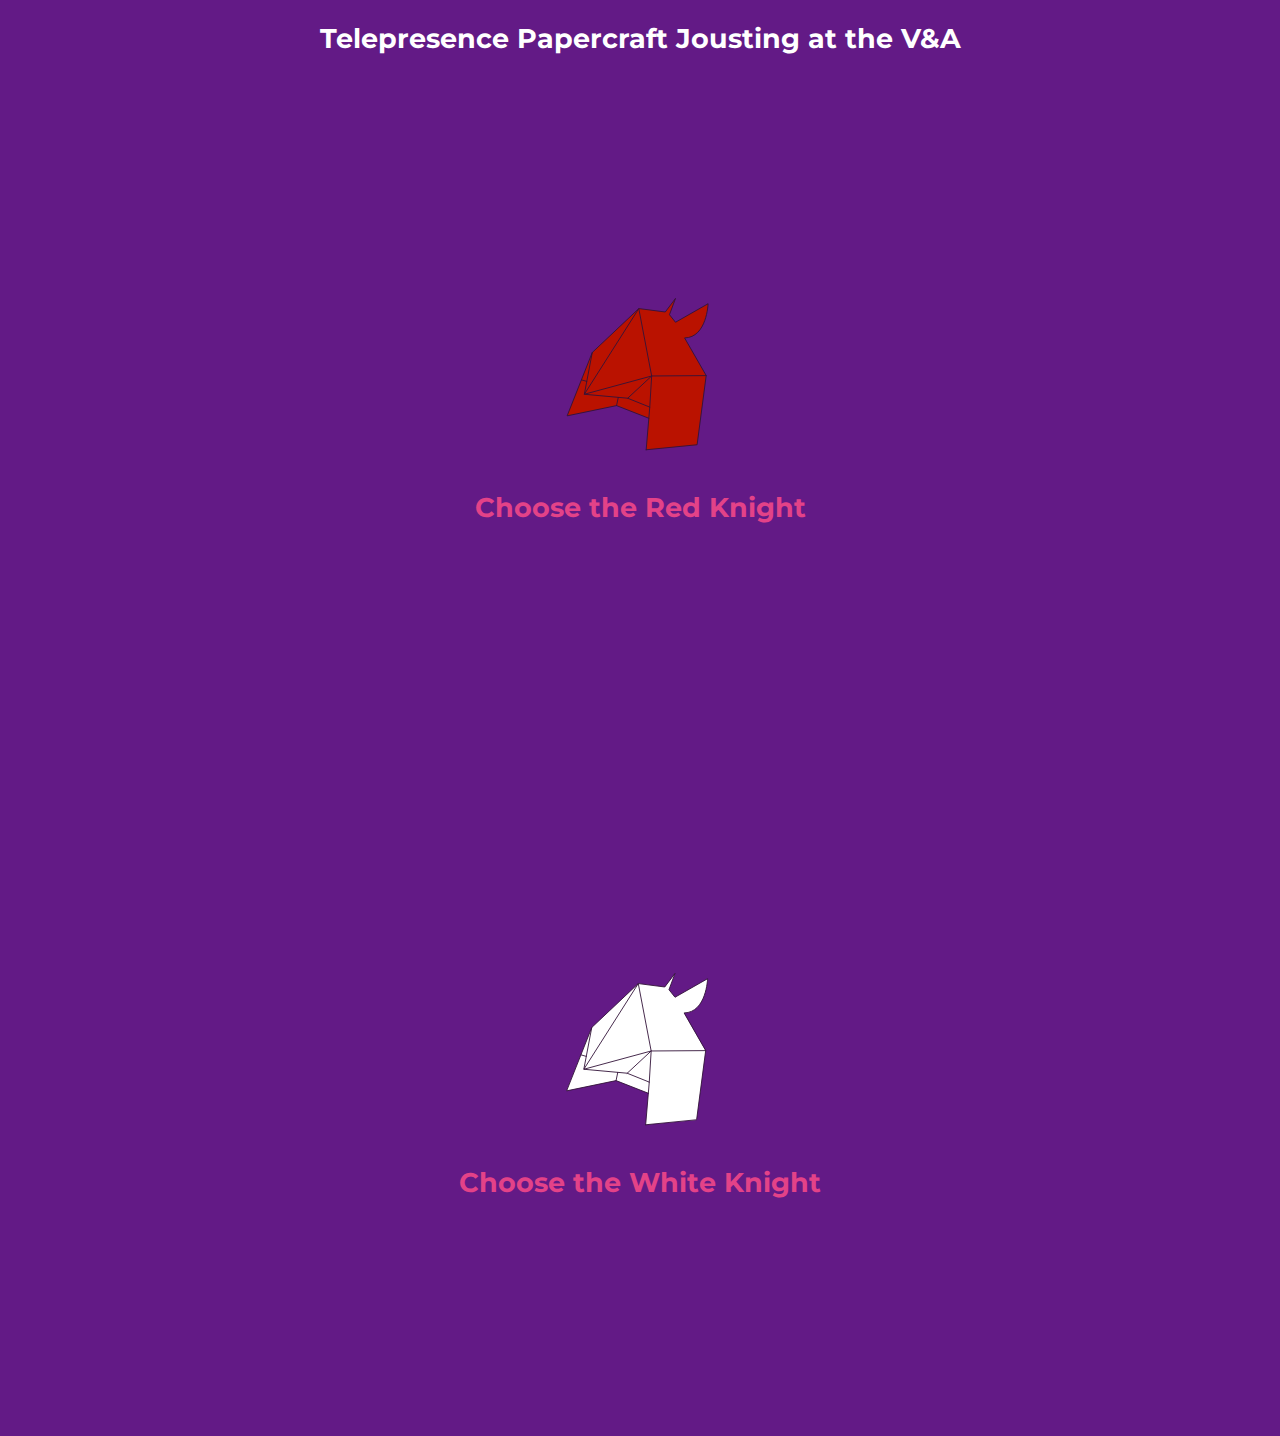
==== knights.html @ 97dff18c "text 3vh container 75vh" ====
<!doctype html>
<html lang=en>
<head>
<meta charset=utf-8>
<title>Telepresence Papercraft Jousting</title>
</head>
<body>
<h2 class="place">Telepresence Papercraft Jousting at the V&A</h2>
<div class="container">
<div class="vertical-center">
<div style="text-align: center;">
<a href="https://www.smarti.app/smartipresence/museumqueue.html?botName=1frusf5upwu"><img src="svg/redknight.svg" alt="drawing of a red helmet that looks like a horse's head"></a>
</div>
<h2 class="place"><a href="https://www.smarti.app/smartipresence/museumqueue.html?botName=1frusf5upwu">Choose the Red Knight</a></h2>
</div>
</div>

<div class="container">
<div class="vertical-center">
<div style="text-align: center;">
<a href="https://www.smarti.app/smartipresence/museumqueue.html?botName=g1usu4fkjrw"><img src="svg/whiteknight.svg" alt="drawing of a white helmet that looks like a horse's head">
</div>  
<h2 class="place"><a href="https://www.smarti.app/smartipresence/museumqueue.html?botName=g1usu4fkjrw">Choose the White Knight</a></h2>
</div>
</div>
</body>
<script src="museumqueue.js"></script>


<link rel="stylesheet"
          href="https://fonts.googleapis.com/css?family=Montserrat">
<style>
body {background-color: #631a86;}

a {
  color: #e34288;
}

a:link {
  text-decoration: none;
}

a:hover {
  text-decoration: underline;
}



img {
width: 20vh;
justify-content: center;
}



h2.place {
  text-align: center;
  color: white;
  font: 3vh Montserrat;, sans-serif;
  font-weight: 700;
}

.container {
  height: 75vh;
  position: relative;
}

.vertical-center {
  margin: 0;
  position: absolute;
  top: 50%;
  left: 50%;
  -ms-transform: translate(-50%, -50%);
  transform: translate(-50%, -50%);
}

</style>

</html>
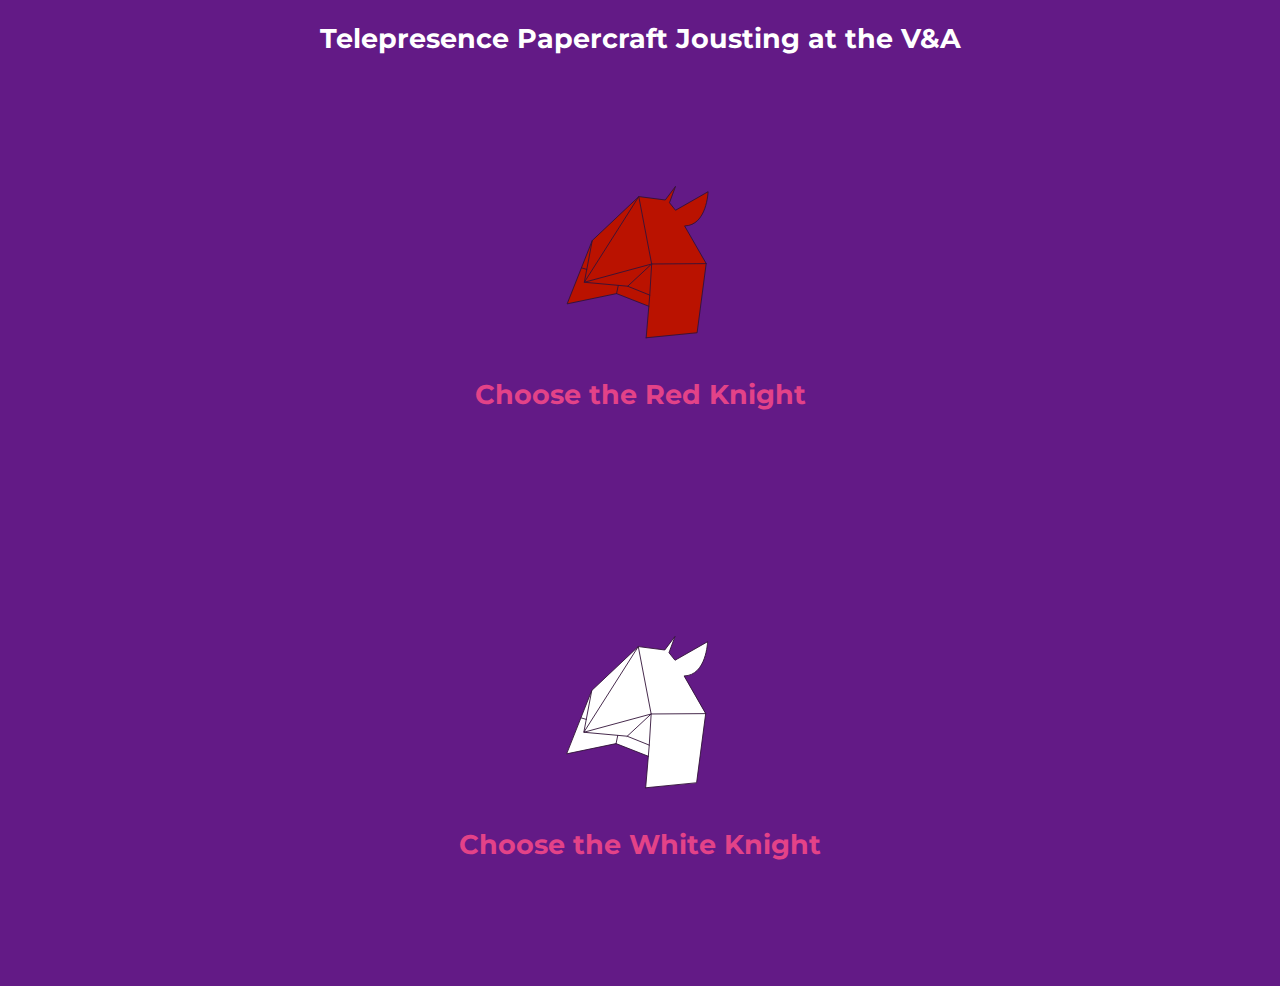
==== commit 851cbd53: "50vh" ====
--- a/knights.html
+++ b/knights.html
@@ -61,7 +61,7 @@
 }
 
 .container {
-  height: 75vh;
+  height: 50vh;
   position: relative;
 }
 
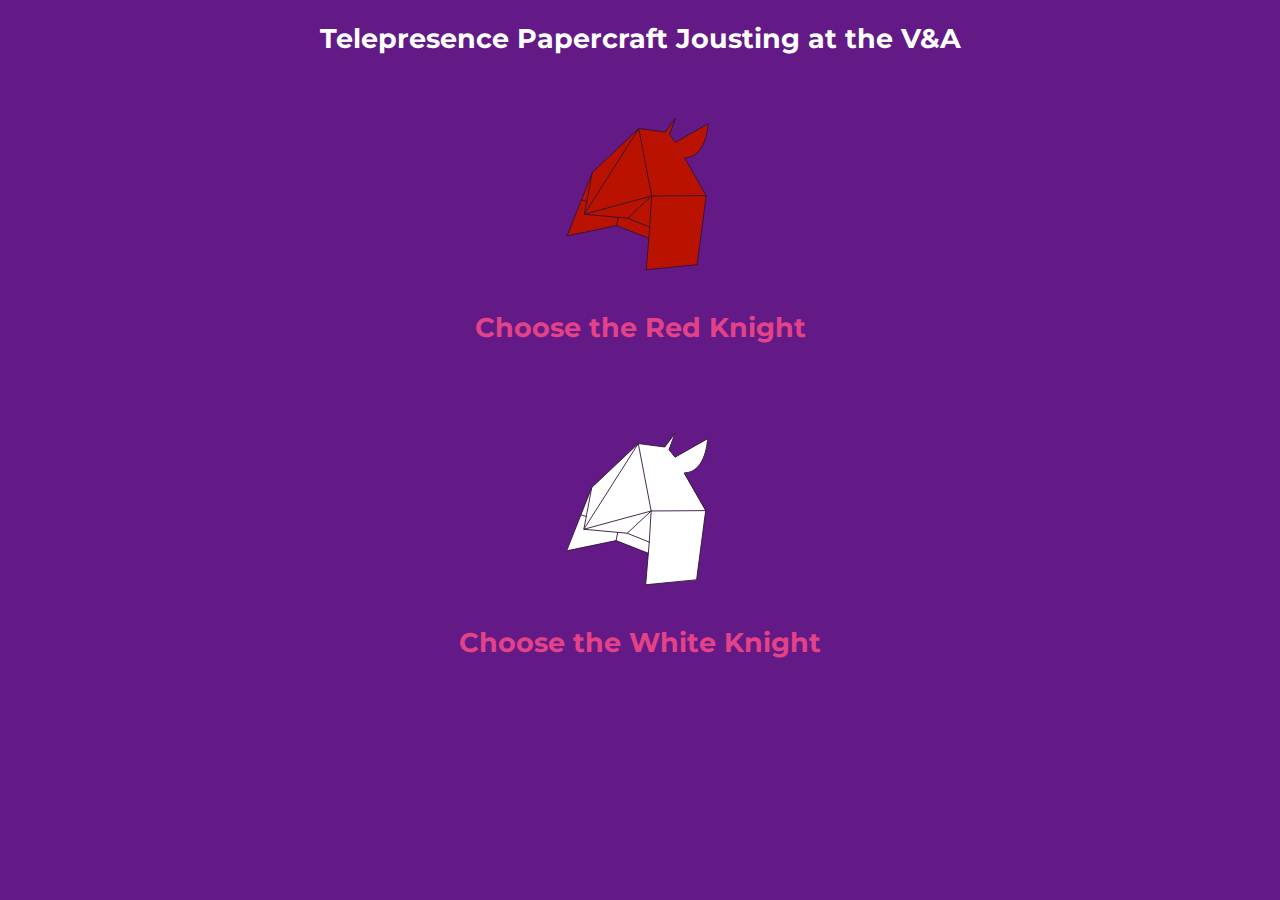
==== commit 08667a0b: "35vh" ====
--- a/knights.html
+++ b/knights.html
@@ -61,7 +61,7 @@
 }
 
 .container {
-  height: 50vh;
+  height: 35vh;
   position: relative;
 }
 
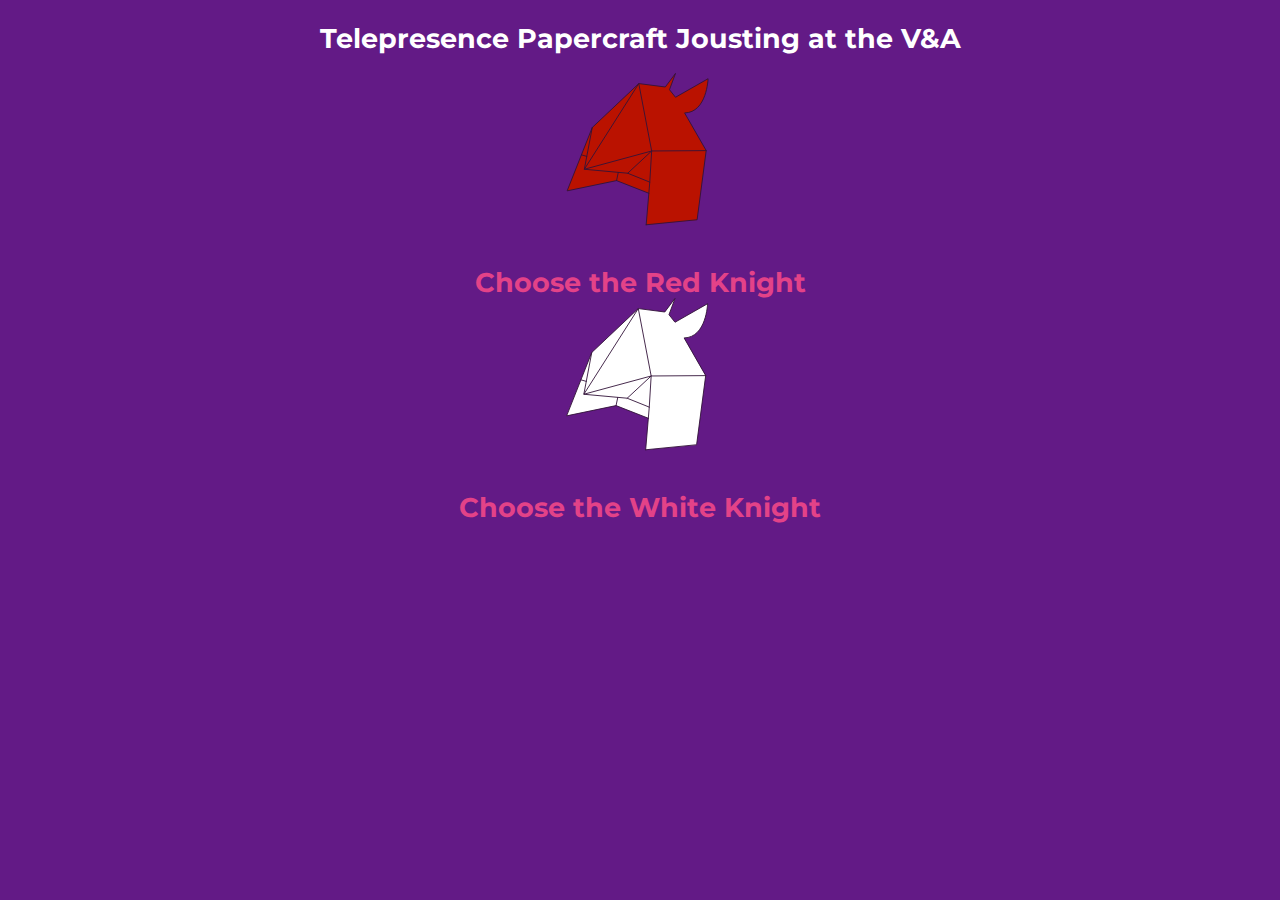
==== commit 5bc89cd4: "25vh" ====
--- a/knights.html
+++ b/knights.html
@@ -61,7 +61,7 @@
 }
 
 .container {
-  height: 35vh;
+  height: 25vh;
   position: relative;
 }
 
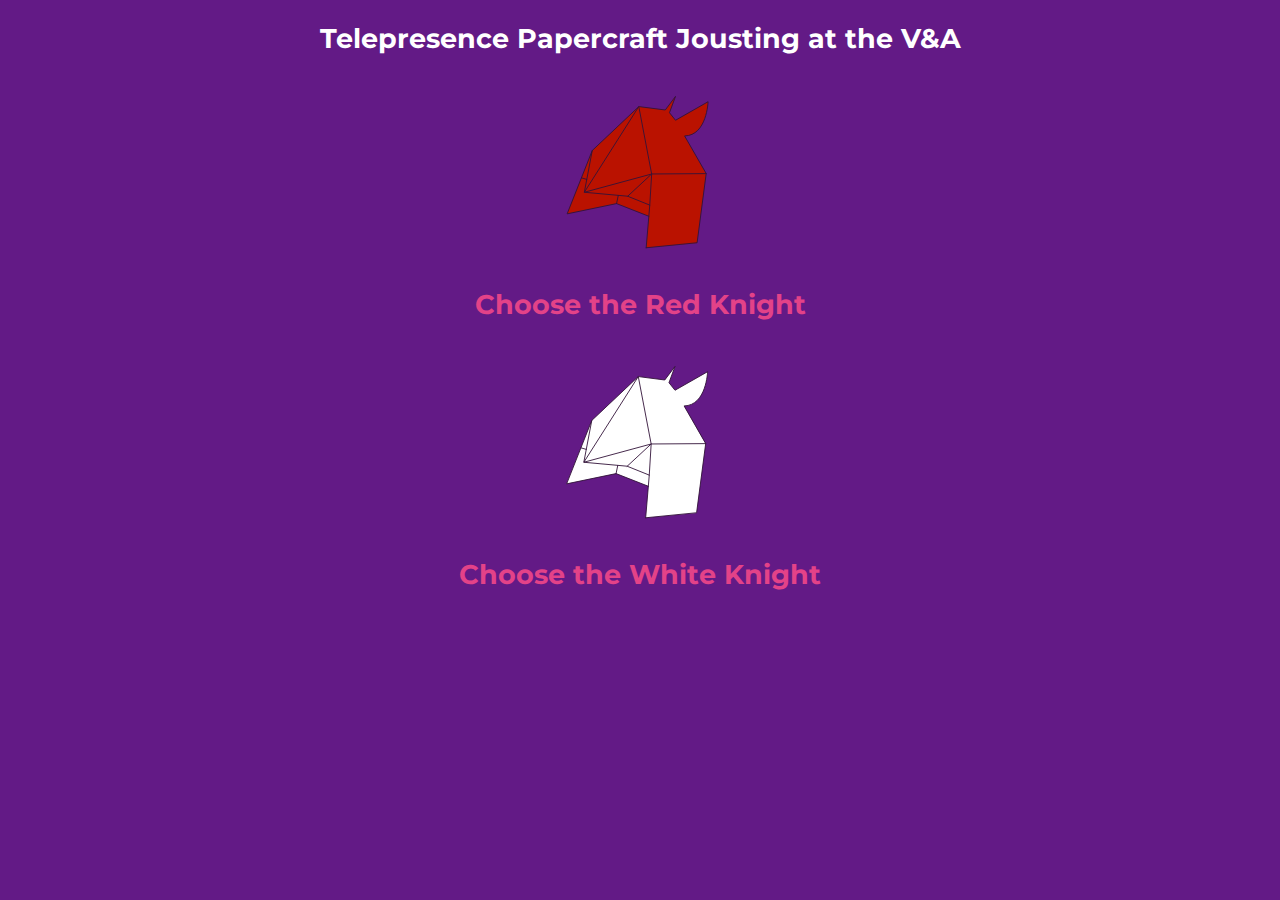
==== commit d9d5b57c: "Update knights.html" ====
--- a/knights.html
+++ b/knights.html
@@ -61,7 +61,7 @@
 }
 
 .container {
-  height: 25vh;
+  height: 30vh;
   position: relative;
 }
 
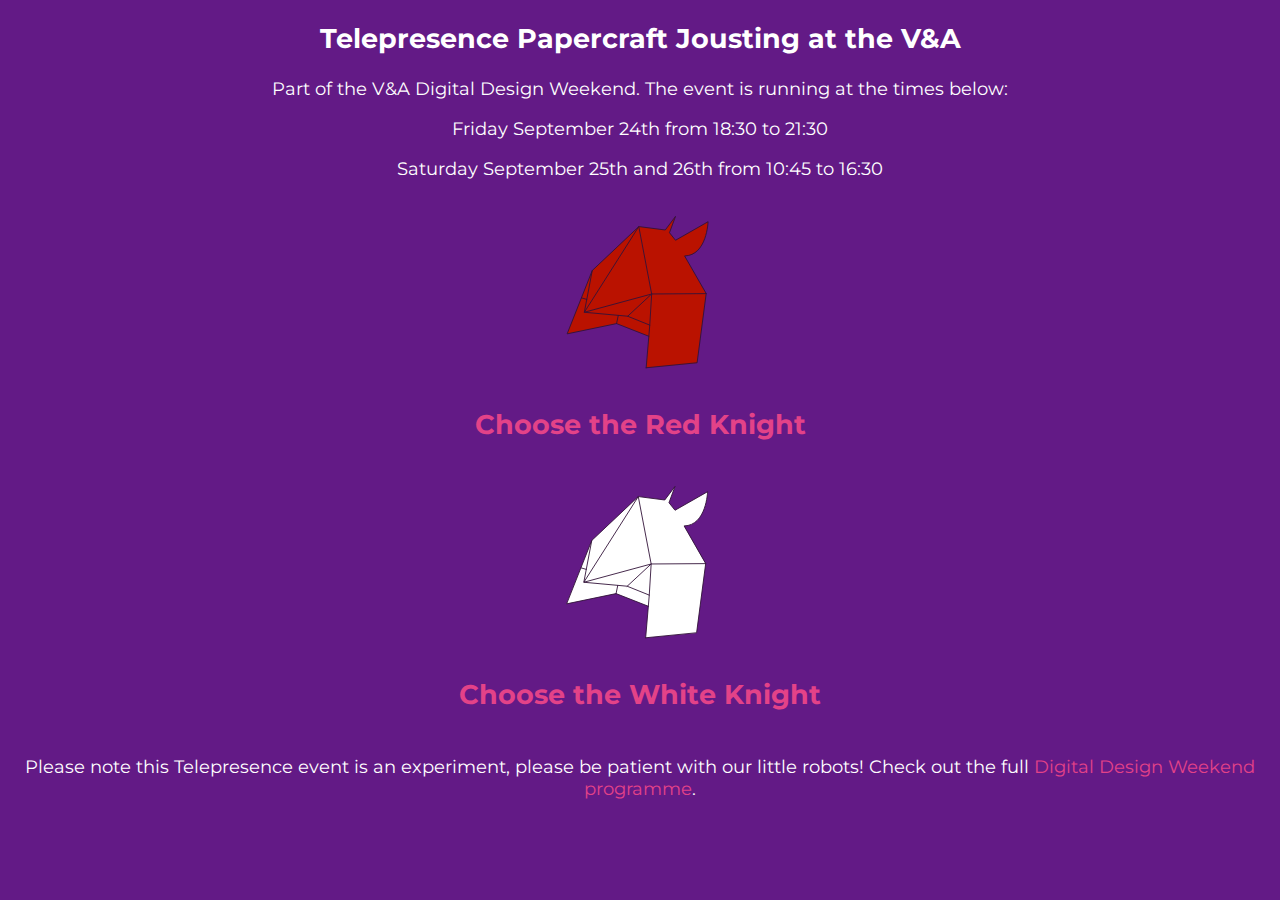
==== commit 8a216d0b: "Added time info" ====
--- a/knights.html
+++ b/knights.html
@@ -1,3 +1,4 @@
+   
 <!doctype html>
 <html lang=en>
 <head>
@@ -6,6 +7,9 @@
 </head>
 <body>
 <h2 class="place">Telepresence Papercraft Jousting at the V&A</h2>
+<p>Part of the V&A Digital Design Weekend. The event is running at the times below:</p>
+<p>Friday September 24th from 18:30 to 21:30</p>
+<p>Saturday September 25th and 26th from 10:45 to 16:30</p>
 <div class="container">
 <div class="vertical-center">
 <div style="text-align: center;">
@@ -23,8 +27,8 @@
 <h2 class="place"><a href="https://www.smarti.app/smartipresence/museumqueue.html?botName=g1usu4fkjrw">Choose the White Knight</a></h2>
 </div>
 </div>
+<p>Please note this Telepresence event is an experiment, please be patient with our little robots! Check out the full <a href="https://www.vam.ac.uk/digitaldesign">Digital Design Weekend programme</a>.</p>
 </body>
-<script src="museumqueue.js"></script>
 
 
 <link rel="stylesheet"
@@ -51,7 +55,12 @@
 justify-content: center;
 }
 
-
+p{
+  text-align: center;
+  color: white;
+  font: 2vh Montserrat;, sans-serif;
+  font-weight: 400;
+}
 
 h2.place {
   text-align: center;
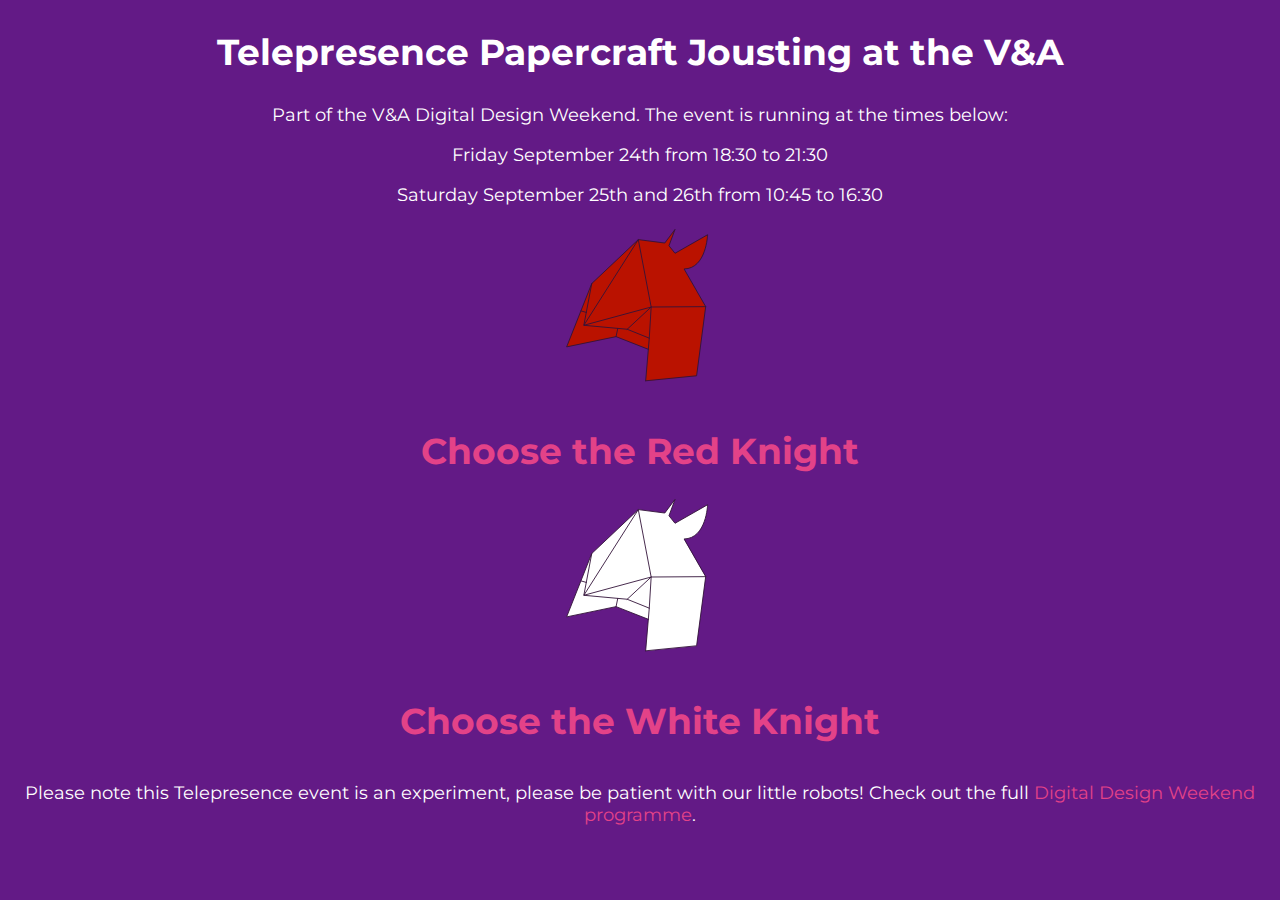
==== commit 0e256d5f: "h2 to 4vh" ====
--- a/knights.html
+++ b/knights.html
@@ -65,7 +65,7 @@
 h2.place {
   text-align: center;
   color: white;
-  font: 3vh Montserrat;, sans-serif;
+  font: 4vh Montserrat;, sans-serif;
   font-weight: 700;
 }
 
